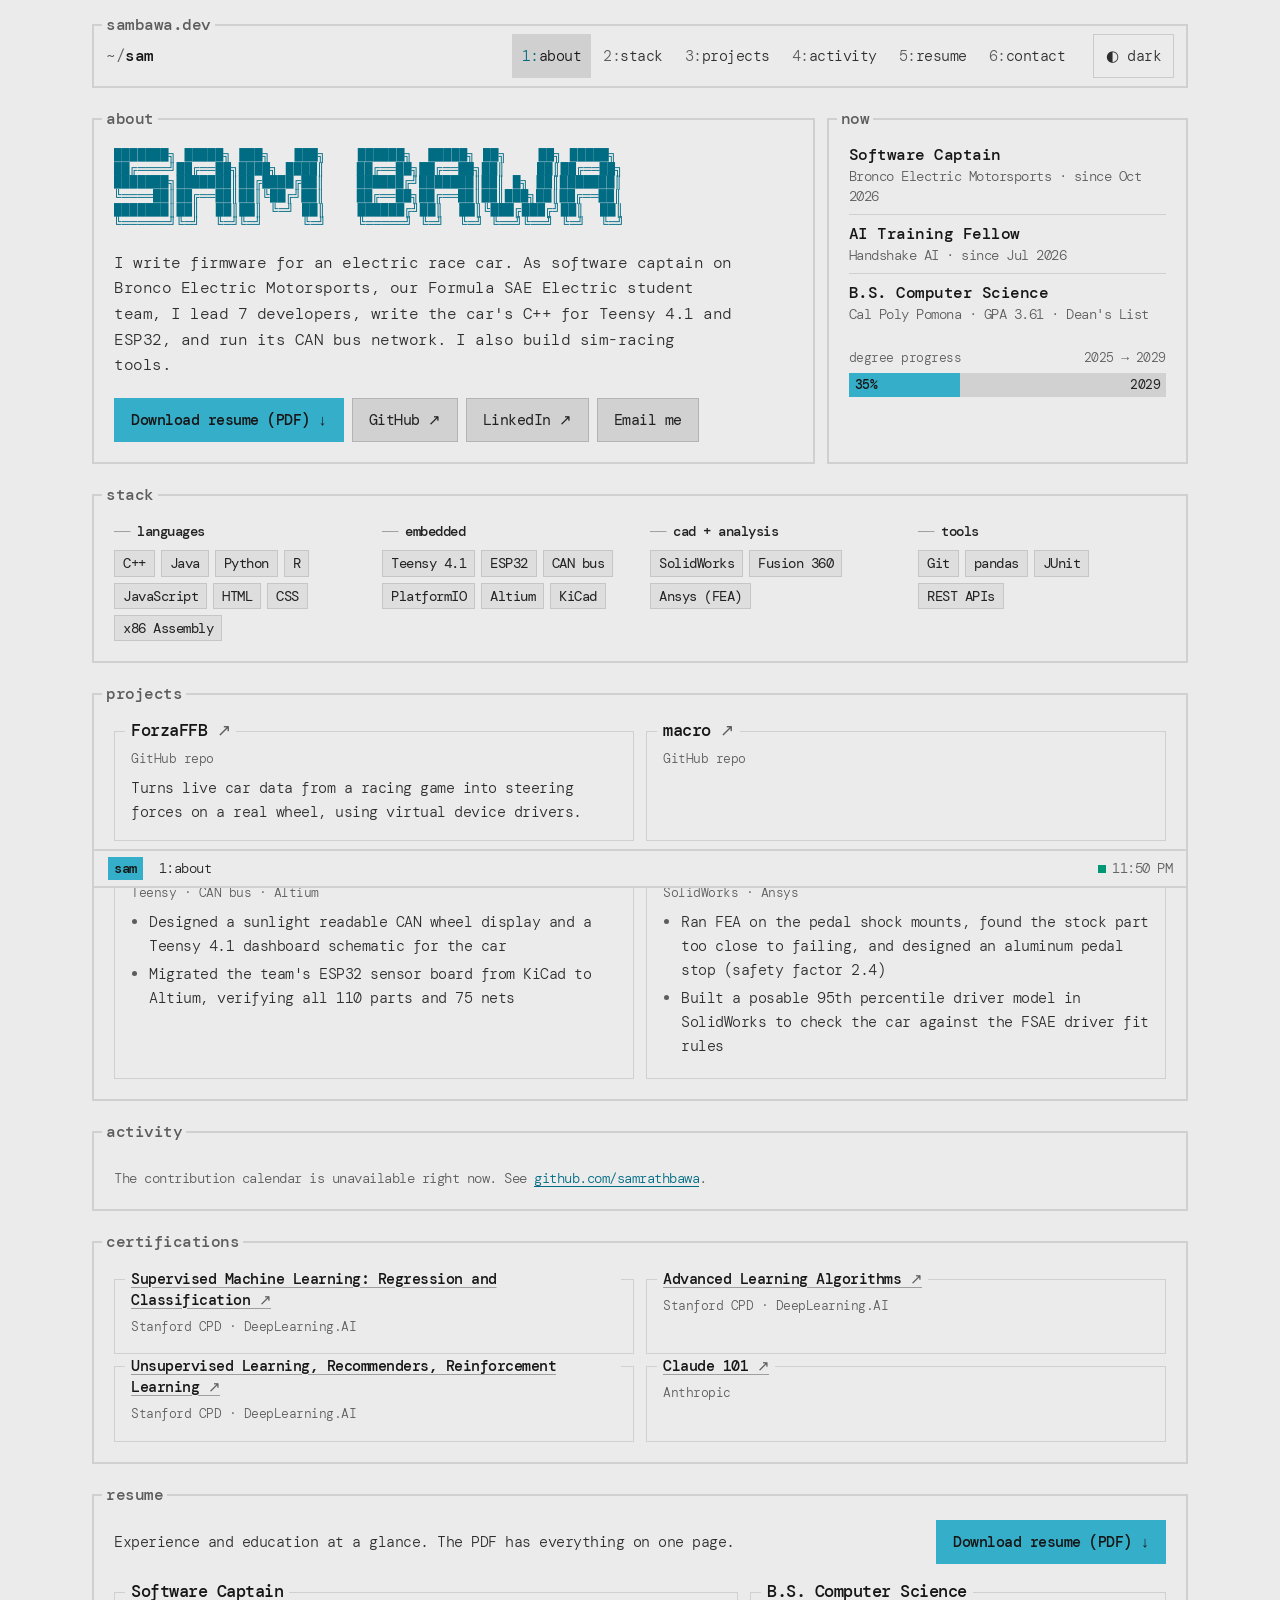
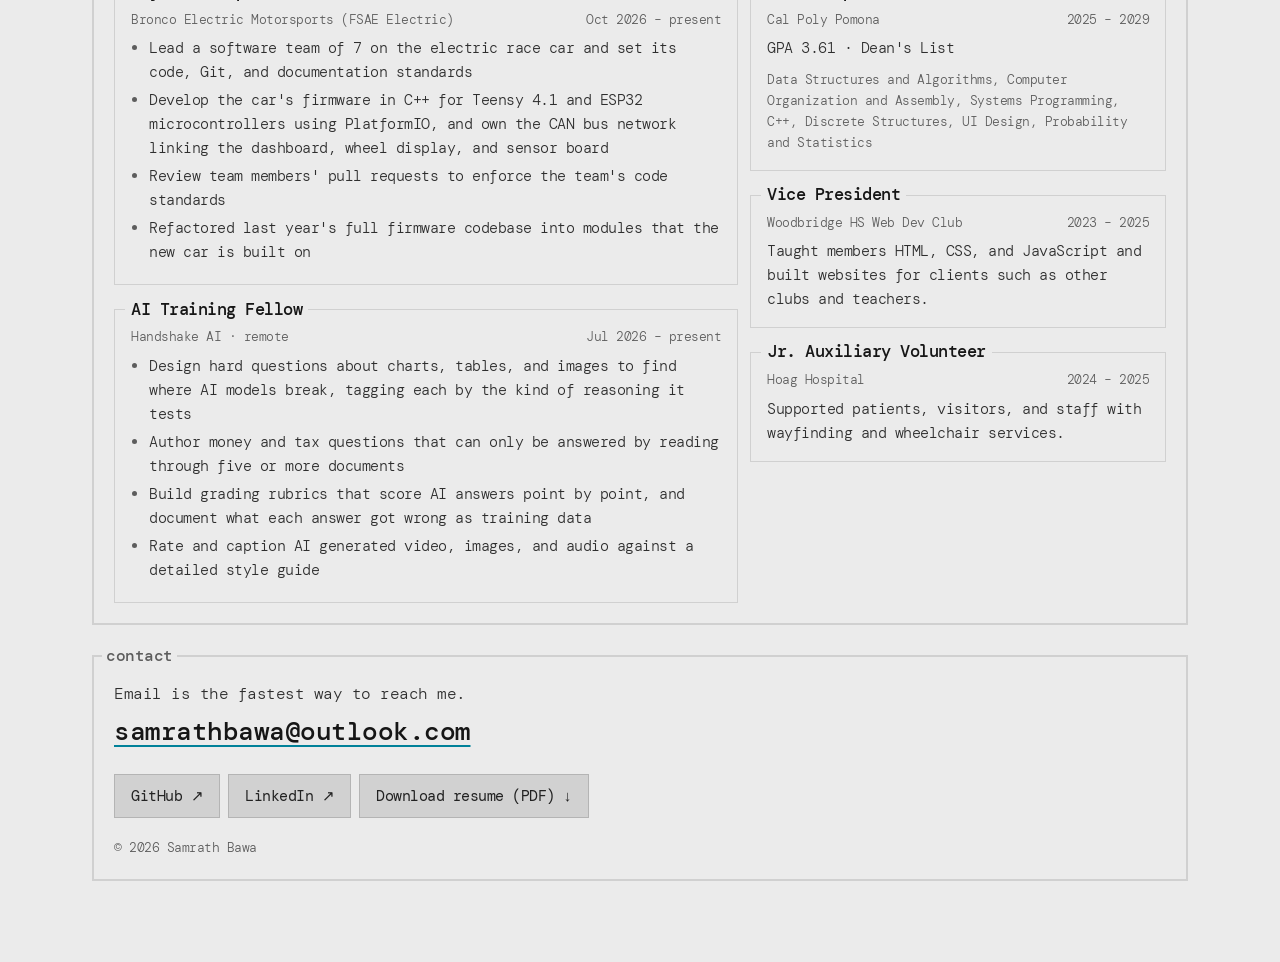
==== design/system24-site/index.html @ 7f74d2f6 "Switch site to system24 style: homepage, uploads dashboard, file pages Homepage is the system24 port" ====
<!DOCTYPE html>
<html lang="en">
<head>
  <meta charset="UTF-8">
  <meta name="viewport" content="width=device-width, initial-scale=1.0">
  <title>Sam Bawa · race car firmware, CS at Cal Poly Pomona</title>
  <meta name="description" content="Samrath Bawa: CS student at Cal Poly Pomona and software captain on Bronco Electric Motorsports, writing firmware for an electric race car.">
  <meta name="color-scheme" content="dark light">
  <meta name="theme-color" content="#1b1b1b">
  <link rel="canonical" href="https://sambawa.dev/">
  <meta property="og:title" content="Sam Bawa · race car firmware, CS at Cal Poly Pomona">
  <meta property="og:description" content="Software captain on Bronco Electric Motorsports. Firmware, CAN bus, sim-racing tools.">
  <meta property="og:url" content="https://sambawa.dev/">
  <meta property="og:type" content="website">

  <script>
    // Apply a saved theme before first paint; with none saved, CSS follows the OS setting.
    (function () {
      var forced = new URLSearchParams(location.search).get('theme');
      var stored = null;
      try { stored = localStorage.getItem('theme'); } catch (e) {}
      var theme = forced || stored;
      if (theme === 'light' || theme === 'dark') document.documentElement.dataset.theme = theme;
    })();
  </script>

  <link rel="preconnect" href="https://fonts.googleapis.com">
  <link rel="preconnect" href="https://fonts.gstatic.com" crossorigin>
  <link href="https://fonts.googleapis.com/css2?family=DM+Mono:wght@300;400;500&display=swap" rel="stylesheet">
  <link rel="icon" href="data:image/svg+xml,%3Csvg xmlns='http://www.w3.org/2000/svg' viewBox='0 0 100 100'%3E%3Crect width='100' height='100' fill='%231b1b1b'/%3E%3Ctext x='50' y='66' font-size='44' text-anchor='middle' font-family='monospace' fill='%2378c4d8'%3ESB%3C/text%3E%3C/svg%3E">
  <style>
    /* Portfolio in the system24 style (github.com/refact0r/system24), laid out as a normal page.
       Tokens follow system24.theme.css and its light flavor, with the muted grays raised
       so every piece of text clears WCAG AA (4.5:1). --text-5 is for decoration only. */
    :root {
      --text-0: var(--bg-4);
      --text-1: oklch(95% 0 0);
      --text-2: oklch(85% 0 0);
      --text-3: oklch(75% 0 0);
      --text-4: oklch(64% 0 0);   /* 5.5:1 on --bg-4 */
      --text-5: oklch(40% 0 0);   /* decorative glyphs only */

      --bg-1: oklch(31% 0 0);
      --bg-2: oklch(27% 0 0);
      --bg-3: oklch(23% 0 0);
      --bg-4: oklch(19% 0 0);
      --hover: oklch(54% 0 0 / 0.1);
      --active: oklch(54% 0 0 / 0.2);

      --accent-1: oklch(75% 0.11 215);   /* links */
      --accent-2: oklch(70% 0.11 215);   /* hover borders, focus ring */
      --accent-3: oklch(65% 0.11 215);   /* primary button */
      --accent-4: oklch(60% 0.11 215);   /* primary button hover */
      --on-accent: var(--bg-4);
      --online: oklch(70% 0.12 170);
      --cal-0: var(--bg-2);
      --cal-1: oklch(38% 0.05 170);
      --cal-2: oklch(50% 0.08 170);
      --cal-3: oklch(60% 0.10 170);
      --cal-4: oklch(70% 0.12 170);

      --border: var(--active);
      --border-hover: var(--accent-2);
      --button-border: hsl(220, 0%, 100%, 0.12);

      --gap: 12px;
      --row-gap: 30px;
      --border-thickness: 2px;
      --border-hover-transition: 0.2s ease;
      --list-item-transition: 0.15s ease;
      --tap: 2.75rem;   /* 44px touch target */
    }

    /* system24 light flavor, blue accent darkened for contrast on light gray */
    :root[data-theme="light"] {
      --text-1: oklch(20% 0 0);
      --text-2: oklch(25% 0 0);
      --text-3: oklch(30% 0 0);
      --text-4: oklch(48% 0 0);   /* 5.5:1 on --bg-4 */
      --text-5: oklch(70% 0 0);
      --bg-1: oklch(82% 0 0);
      --bg-2: oklch(86% 0 0);
      --bg-3: oklch(90% 0 0);
      --bg-4: oklch(94% 0 0);
      --hover: oklch(50% 0 0 / 0.1);
      --active: oklch(50% 0 0 / 0.2);
      --accent-1: oklch(48% 0.11 215);
      --accent-2: oklch(55% 0.11 215);
      --accent-3: oklch(70% 0.11 215);
      --accent-4: oklch(65% 0.11 215);
      --on-accent: oklch(20% 0 0);
      --online: oklch(60% 0.12 170);
      --cal-0: var(--bg-2);
      --cal-1: oklch(85% 0.06 170);
      --cal-2: oklch(75% 0.09 170);
      --cal-3: oklch(65% 0.11 170);
      --cal-4: oklch(55% 0.12 170);
      --button-border: hsl(220, 0%, 0%, 0.14);
    }
    @media (prefers-color-scheme: light) {
      :root:not([data-theme="dark"]) {
        --text-1: oklch(20% 0 0);
        --text-2: oklch(25% 0 0);
        --text-3: oklch(30% 0 0);
        --text-4: oklch(48% 0 0);
        --text-5: oklch(70% 0 0);
        --bg-1: oklch(82% 0 0);
        --bg-2: oklch(86% 0 0);
        --bg-3: oklch(90% 0 0);
        --bg-4: oklch(94% 0 0);
        --hover: oklch(50% 0 0 / 0.1);
        --active: oklch(50% 0 0 / 0.2);
        --accent-1: oklch(48% 0.11 215);
        --accent-2: oklch(55% 0.11 215);
        --accent-3: oklch(70% 0.11 215);
        --accent-4: oklch(65% 0.11 215);
        --on-accent: oklch(20% 0 0);
        --online: oklch(60% 0.12 170);
        --cal-0: var(--bg-2);
        --cal-1: oklch(85% 0.06 170);
        --cal-2: oklch(75% 0.09 170);
        --cal-3: oklch(65% 0.11 170);
        --cal-4: oklch(55% 0.12 170);
        --button-border: hsl(220, 0%, 0%, 0.14);
      }
    }

    * { box-sizing: border-box; }
    html { scroll-behavior: smooth; scroll-padding-top: 1.5rem; scroll-padding-bottom: 4.5rem; }
    @media (prefers-reduced-motion: reduce) {
      html { scroll-behavior: auto; }
      *, *::before, *::after { transition: none !important; }
    }
    body {
      margin: 0;
      background: var(--bg-4);
      color: var(--text-3);
      font-family: 'DM Mono', ui-monospace, Consolas, monospace;
      font-weight: 300;
      font-size: 1rem;
      line-height: 1.6;
      letter-spacing: -0.05ch;
      -webkit-font-smoothing: antialiased;
    }
    a { color: var(--accent-1); text-decoration: none; }
    a:hover { text-decoration: underline; }
    strong, b { font-weight: 500; color: var(--text-2); }
    ::selection { background: var(--accent-3); color: var(--on-accent); }
    :focus-visible { outline: 3px solid var(--accent-2); outline-offset: 2px; }
    h1, h2, h3, p { margin: 0; font-size: inherit; }

    .skip {
      position: absolute;
      left: var(--gap);
      top: -100px;
      z-index: 50;
      padding: 10px 14px;
      background: var(--accent-3);
      color: var(--on-accent);
      font-weight: 500;
    }
    .skip:focus { top: var(--gap); }

    /* ---------- panels + labels ---------- */

    .panel {
      position: relative;
      min-width: 0;
      padding: 1.5rem 1.25rem 1.25rem;
      border: var(--border-thickness) solid var(--border);
      transition: border-color var(--border-hover-transition);
    }
    .panel:hover, .panel:focus-within { border-color: var(--border-hover); }
    .label {
      position: absolute;
      top: -0.7rem;
      left: 8px;
      padding: 0 4px;
      background: var(--bg-4);
      color: var(--text-4);
      font-weight: 500;
      font-size: 1rem;
      line-height: 1.2rem;
      transition: color var(--border-hover-transition);
    }
    .panel:hover > .label, .panel:focus-within > .label { color: var(--accent-1); }

    /* ---------- layout ---------- */

    .page {
      max-width: 1120px;
      margin: 0 auto;
      padding: 1.5rem var(--gap) var(--gap);
      display: grid;
      gap: var(--row-gap);
    }
    .grid {
      display: grid;
      grid-template-columns: minmax(0, 1fr);
      gap: var(--row-gap) var(--gap);
    }
    @media (min-width: 56.25em) {
      .grid { grid-template-columns: minmax(0, 2fr) minmax(0, 1fr); }
      .span-2 { grid-column: 1 / -1; }
    }

    /* top bar */
    .topbar {
      display: flex;
      flex-wrap: wrap;
      align-items: center;
      gap: 6px 18px;
      padding: 0.5rem 0.75rem;
    }
    .prompt { display: inline-flex; align-items: center; min-height: var(--tap); color: var(--text-1); font-weight: 500; white-space: nowrap; }
    .prompt .dim { color: var(--text-4); font-weight: 300; }
    .tabs { display: flex; flex-wrap: wrap; gap: 2px; margin-left: auto; }
    .tabs a {
      display: inline-flex;
      align-items: center;
      min-height: var(--tap);
      padding: 0 10px;
      color: var(--text-3);
      font-size: 0.9375rem;
      transition: background var(--list-item-transition), color var(--list-item-transition);
    }
    .tabs a .n { color: var(--text-4); }
    .tabs a:hover { background: var(--hover); color: var(--text-1); text-decoration: none; }
    .tabs a[aria-current] { background: var(--active); color: var(--text-1); }
    .tabs a[aria-current] .n { color: var(--accent-1); }
    .theme-btn {
      min-height: var(--tap);
      min-width: var(--tap);
      padding: 0 12px;
      background: transparent;
      border: 1px solid var(--button-border);
      color: var(--text-3);
      font: inherit;
      font-size: 0.9375rem;
      letter-spacing: inherit;
      cursor: pointer;
      transition: background var(--list-item-transition), color var(--list-item-transition);
    }
    .theme-btn:hover { background: var(--hover); color: var(--text-1); }

    /* about */
    .banner {
      margin: 0.25rem 0 1.25rem;
      color: var(--accent-1);
      font-family: 'DM Mono', ui-monospace, monospace;
      font-weight: 400;
      font-size: clamp(3.5px, 1.85vw, 13px);
      line-height: 1.05;
      letter-spacing: 0;
      white-space: pre;
      overflow: hidden;
    }
    @media (min-width: 56.25em) { .banner { font-size: clamp(5px, 1.2vw, 13px); } }
    .sr-only {
      position: absolute;
      width: 1px;
      height: 1px;
      margin: -1px;
      overflow: hidden;
      clip: rect(0 0 0 0);
      white-space: nowrap;
    }
    .intro { max-width: 62ch; color: var(--text-3); }
    .buttons { display: flex; flex-wrap: wrap; gap: 8px; margin-top: 1.25rem; }
    .btn {
      display: inline-flex;
      align-items: center;
      gap: 6px;
      min-height: var(--tap);
      padding: 0 16px;
      background: var(--bg-2);
      border: 1px solid var(--button-border);
      color: var(--text-2);
      font-size: 0.9375rem;
      font-weight: 400;
      transition: background var(--list-item-transition);
    }
    .btn:hover { background: var(--bg-1); text-decoration: none; }
    .btn:active { transform: translateY(1px); }
    .btn.primary { background: var(--accent-3); border-color: var(--accent-3); color: var(--on-accent); font-weight: 500; }
    .btn.primary:hover { background: var(--accent-4); border-color: var(--accent-4); }

    /* now */
    .now-list { list-style: none; margin: 0; padding: 0; }
    .now-list li { padding: 0.5rem 0; border-bottom: 1px solid var(--border); }
    .now-list li:first-child { padding-top: 0; }
    .now-list li:last-child { border-bottom: 0; }
    .now-role { color: var(--text-1); font-weight: 500; line-height: 1.35; }
    .now-org { color: var(--text-4); font-size: 0.875rem; line-height: 1.45; }
    .progress { margin-top: 1rem; }
    .progress-label { display: flex; justify-content: space-between; font-size: 0.8125rem; color: var(--text-4); margin-bottom: 4px; }
    .bar { position: relative; height: 24px; background: var(--bg-2); font-size: 0.8125rem; line-height: 24px; overflow: hidden; }
    .bar-fill { position: absolute; inset: 0 auto 0 0; background: var(--accent-3); }
    .bar-text { position: absolute; inset: 0; display: flex; justify-content: space-between; padding: 0 6px; color: var(--text-2); font-weight: 400; }
    .bar-text .done { color: var(--on-accent); font-weight: 500; }

    /* stack */
    .stack-grid { display: grid; grid-template-columns: repeat(auto-fill, minmax(min(100%, 14rem), 1fr)); gap: 1.25rem; }
    .stack-head { color: var(--text-2); font-size: 0.875rem; font-weight: 500; margin-bottom: 8px; }
    .stack-head::before { content: "── "; color: var(--text-5); font-weight: 300; }
    .chips { display: flex; flex-wrap: wrap; gap: 6px; list-style: none; margin: 0; padding: 0; }
    .chip {
      padding: 1px 8px;
      background: var(--bg-3);
      border: 1px solid var(--border);
      color: var(--text-2);
      font-size: 0.875rem;
      font-weight: 400;
    }

    /* cards (inner boxes) */
    .cards { display: grid; grid-template-columns: repeat(auto-fill, minmax(min(100%, 24rem), 1fr)); gap: var(--gap); }
    /* The top edge is drawn by the title row (line, title, line), so long titles can wrap
       while the first line stays on the border. */
    .card {
      margin-top: 0.75rem;
      padding: 0 1rem 1rem;
      border: 1px solid var(--border);
      border-top: 0;
      transition: border-color var(--border-hover-transition);
    }
    .card:hover, .card:focus-within { border-color: var(--border-hover); }
    .card-title {
      display: flex;
      align-items: flex-start;
      gap: 6px;
      margin: -0.7em -1rem 0.375rem;
      color: var(--text-1);
      font-size: 1.0625rem;
      font-weight: 500;
      line-height: 1.4;
    }
    .card-title::before,
    .card-title::after {
      content: "";
      height: 1px;
      margin-top: 0.7em;
      background: var(--border);
      transition: background var(--border-hover-transition);
    }
    .card-title::before { flex: 0 0 10px; }
    .card-title::after { flex: 1 1 0; min-width: 12px; }
    .card:hover > .card-title::before, .card:hover > .card-title::after,
    .card:focus-within > .card-title::before, .card:focus-within > .card-title::after { background: var(--border-hover); }
    .card-top { display: flex; flex-wrap: wrap; justify-content: space-between; gap: 2px 12px; align-items: baseline; }
    .card-kicker { color: var(--text-4); font-size: 0.8125rem; }
    .card-title a { min-width: 0; color: var(--text-1); }
    .card-title a::after { content: " ↗"; color: var(--text-4); }
    .card-title a:hover { color: var(--accent-1); }
    .card-desc { margin-top: 6px; color: var(--text-3); font-size: 0.9375rem; max-width: 70ch; }
    .card-desc:empty { display: none; }
    .card ul { margin: 6px 0 0; padding-left: 18px; font-size: 0.9375rem; }
    .card li { margin: 4px 0; }
    .card li::marker { color: var(--text-4); }
    .card-foot { margin-top: 10px; color: var(--text-4); font-size: 0.8125rem; }
    .card-foot:empty { display: none; }
    .when { color: var(--text-4); font-size: 0.8125rem; white-space: nowrap; }

    .cert-list { display: grid; grid-template-columns: repeat(auto-fill, minmax(min(100%, 24rem), 1fr)); gap: 0 var(--gap); list-style: none; margin: 0; padding: 0; }
    .cert-list .card-title { font-size: 0.9375rem; }
    .cert-list .card-title a { text-decoration: underline; text-decoration-color: var(--text-5); text-underline-offset: 3px; }
    .cert-list .card-title a:hover { text-decoration-color: currentColor; }
    .cert-issuer { color: var(--text-4); font-size: 0.8125rem; }

    /* activity */
    .calendar-scroll { overflow-x: auto; padding-bottom: 4px; }
    .calendar {
      display: grid;
      grid-template-rows: repeat(7, 9px);
      grid-auto-flow: column;
      grid-auto-columns: 9px;
      gap: 3px;
      width: max-content;
    }
    .calendar i { background: var(--cal-0); }
    .calendar i[data-l="1"] { background: var(--cal-1); }
    .calendar i[data-l="2"] { background: var(--cal-2); }
    .calendar i[data-l="3"] { background: var(--cal-3); }
    .calendar i[data-l="4"] { background: var(--cal-4); }
    .activity-summary { margin-top: 10px; color: var(--text-4); font-size: 0.875rem; }
    .activity-summary a { text-decoration: underline; text-underline-offset: 3px; }

    /* resume */
    .resume-head { display: flex; flex-wrap: wrap; justify-content: space-between; align-items: center; gap: 12px; margin-bottom: 1rem; }
    .resume-head p { color: var(--text-3); font-size: 0.9375rem; }
    .resume-cols { display: grid; grid-template-columns: minmax(0, 1fr); gap: var(--gap); }
    @media (min-width: 56.25em) { .resume-cols { grid-template-columns: minmax(0, 3fr) minmax(0, 2fr); } }
    .resume-col { display: grid; gap: var(--gap); align-content: start; }

    /* contact */
    .contact-lead { color: var(--text-3); }
    .contact-mail {
      display: inline-block;
      margin: 4px 0 2px;
      color: var(--text-1);
      font-size: clamp(1.125rem, 3vw, 1.625rem);
      font-weight: 500;
      overflow-wrap: anywhere;
      text-decoration: underline;
      text-decoration-color: var(--accent-2);
      text-underline-offset: 5px;
    }
    .contact-mail:hover { color: var(--accent-1); }
    .fineprint { margin-top: 1.25rem; color: var(--text-4); font-size: 0.8125rem; }

    /* status bar */
    .statusbar {
      display: flex;
      align-items: center;
      gap: 16px;
      padding: 6px 14px;
      background: var(--bg-4);
      font-size: 0.875rem;
      color: var(--text-4);
      z-index: 10;
    }
    .statusbar .session { color: var(--on-accent); background: var(--accent-3); padding: 0 6px; font-weight: 500; }
    .statusbar .current { color: var(--text-2); }
    .statusbar .right { margin-left: auto; white-space: nowrap; }
    .statusbar .right .dot { display: inline-block; width: 8px; height: 8px; margin-right: 6px; background: var(--online); }
    /* Sticky only where there is room; on phones it would cover content. */
    @media (min-width: 40em) { .statusbar { position: sticky; bottom: var(--gap); } }

    @media (max-width: 40em) {
      .panel { padding: 1.375rem 0.875rem 0.875rem; }
      .tabs { margin-left: 0; }
    }
  </style>
</head>
<body>

  <a class="skip" href="#main">Skip to content</a>

  <div class="page">

    <header class="topbar panel">
      <span class="label" aria-hidden="true">sambawa.dev</span>
      <a class="prompt" href="#about"><span class="dim">~/</span>sam</a>
      <nav class="tabs" aria-label="Main">
        <a href="#about"><span class="n" aria-hidden="true">1:</span>about</a>
        <a href="#stack"><span class="n" aria-hidden="true">2:</span>stack</a>
        <a href="#projects"><span class="n" aria-hidden="true">3:</span>projects</a>
        <a href="#activity"><span class="n" aria-hidden="true">4:</span>activity</a>
        <a href="#resume"><span class="n" aria-hidden="true">5:</span>resume</a>
        <a href="#contact"><span class="n" aria-hidden="true">6:</span>contact</a>
      </nav>
      <button class="theme-btn" id="theme-toggle" type="button" aria-label="Switch to light theme">◐ light</button>
    </header>

    <main class="grid" id="main">

      <section class="panel" id="about" aria-labelledby="name">
        <span class="label" aria-hidden="true">about</span>
        <pre class="banner" aria-hidden="true">███████╗ █████╗ ███╗   ███╗    ██████╗  █████╗ ██╗    ██╗ █████╗
██╔════╝██╔══██╗████╗ ████║    ██╔══██╗██╔══██╗██║    ██║██╔══██╗
███████╗███████║██╔████╔██║    ██████╔╝███████║██║ █╗ ██║███████║
╚════██║██╔══██║██║╚██╔╝██║    ██╔══██╗██╔══██║██║███╗██║██╔══██║
███████║██║  ██║██║ ╚═╝ ██║    ██████╔╝██║  ██║╚███╔███╔╝██║  ██║
╚══════╝╚═╝  ╚═╝╚═╝     ╚═╝    ╚═════╝ ╚═╝  ╚═╝ ╚══╝╚══╝ ╚═╝  ╚═╝</pre>
        <h1 class="sr-only" id="name">Samrath Bawa</h1>
        <p class="intro">
          I write firmware for an electric race car. As software captain on Bronco Electric Motorsports,
          our Formula SAE Electric student team, I lead 7 developers, write the car's C++ for Teensy 4.1
          and ESP32, and run its CAN bus network. I also build sim-racing tools.
        </p>
        <div class="buttons">
          <a class="btn primary" href="https://sambawa.dev/resume" target="_blank" rel="noopener noreferrer">Download resume (PDF) ↓</a>
          <a class="btn" href="https://github.com/samrathbawa" target="_blank" rel="noopener noreferrer">GitHub ↗</a>
          <a class="btn" href="https://www.linkedin.com/in/sam-bawa/" target="_blank" rel="noopener noreferrer">LinkedIn ↗</a>
          <a class="btn" href="mailto:samrathbawa@outlook.com">Email me</a>
        </div>
      </section>

      <aside class="panel" aria-labelledby="now-h">
        <h2 class="label" id="now-h">now</h2>
        <ul class="now-list">
          <li><div class="now-role">Software Captain</div><div class="now-org">Bronco Electric Motorsports · since Oct 2026</div></li>
          <li><div class="now-role">AI Training Fellow</div><div class="now-org">Handshake AI · since Jul 2026</div></li>
          <li><div class="now-role">B.S. Computer Science</div><div class="now-org">Cal Poly Pomona · GPA 3.61 · Dean's List</div></li>
        </ul>
        <div class="progress">
          <div class="progress-label"><span>degree progress</span><span>2025 → 2029</span></div>
          <div class="bar" id="degree-bar" role="progressbar" aria-label="Degree progress" aria-valuemin="0" aria-valuemax="100">
            <div class="bar-fill" id="degree-fill"></div>
            <div class="bar-text" aria-hidden="true"><span class="done" id="degree-pct">--%</span><span>2029</span></div>
          </div>
        </div>
      </aside>

      <section class="panel span-2" id="stack" aria-labelledby="stack-h">
        <h2 class="label" id="stack-h">stack</h2>
        <div class="stack-grid">
          <div>
            <h3 class="stack-head">languages</h3>
            <ul class="chips"><li class="chip">C++</li><li class="chip">Java</li><li class="chip">Python</li><li class="chip">R</li><li class="chip">JavaScript</li><li class="chip">HTML</li><li class="chip">CSS</li><li class="chip">x86 Assembly</li></ul>
          </div>
          <div>
            <h3 class="stack-head">embedded</h3>
            <ul class="chips"><li class="chip">Teensy 4.1</li><li class="chip">ESP32</li><li class="chip">CAN bus</li><li class="chip">PlatformIO</li><li class="chip">Altium</li><li class="chip">KiCad</li></ul>
          </div>
          <div>
            <h3 class="stack-head">cad + analysis</h3>
            <ul class="chips"><li class="chip">SolidWorks</li><li class="chip">Fusion 360</li><li class="chip">Ansys (FEA)</li></ul>
          </div>
          <div>
            <h3 class="stack-head">tools</h3>
            <ul class="chips"><li class="chip">Git</li><li class="chip">pandas</li><li class="chip">JUnit</li><li class="chip">REST APIs</li></ul>
          </div>
        </div>
      </section>

      <section class="panel span-2" id="projects" aria-labelledby="projects-h">
        <h2 class="label" id="projects-h">projects</h2>
        <div class="cards">
          <article class="card" data-repo="ForzaFFB">
            <h3 class="card-title"><a href="https://github.com/samrathbawa/ForzaFFB" target="_blank" rel="noopener noreferrer">ForzaFFB</a></h3>
            <div class="card-top"><span class="card-kicker">GitHub repo</span><span class="when" data-slot="updated"></span></div>
            <p class="card-desc" data-slot="desc">Turns live car data from a racing game into steering forces on a real wheel, using virtual device drivers.</p>
            <p class="card-foot" data-slot="meta"></p>
          </article>
          <article class="card" data-repo="macro">
            <h3 class="card-title"><a href="https://github.com/samrathbawa/macro" target="_blank" rel="noopener noreferrer">macro</a></h3>
            <div class="card-top"><span class="card-kicker">GitHub repo</span><span class="when" data-slot="updated"></span></div>
            <p class="card-desc" data-slot="desc"></p>
            <p class="card-foot" data-slot="meta"></p>
          </article>
          <article class="card">
            <h3 class="card-title">Race car dashboard and steering wheel display</h3>
            <div class="card-top"><span class="card-kicker">Teensy · CAN bus · Altium</span></div>
            <ul>
              <li>Designed a sunlight readable CAN wheel display and a Teensy 4.1 dashboard schematic for the car</li>
              <li>Migrated the team's ESP32 sensor board from KiCad to Altium, verifying all 110 parts and 75 nets</li>
            </ul>
          </article>
          <article class="card">
            <h3 class="card-title">Accelerator pedal stress analysis</h3>
            <div class="card-top"><span class="card-kicker">SolidWorks · Ansys</span></div>
            <ul>
              <li>Ran FEA on the pedal shock mounts, found the stock part too close to failing, and designed an aluminum pedal stop (safety factor 2.4)</li>
              <li>Built a posable 95th percentile driver model in SolidWorks to check the car against the FSAE driver fit rules</li>
            </ul>
          </article>
        </div>
      </section>

      <section class="panel span-2" id="activity" aria-labelledby="activity-h">
        <h2 class="label" id="activity-h">activity</h2>
        <div class="calendar-scroll"><div id="calendar" class="calendar" aria-hidden="true"></div></div>
        <p class="activity-summary" id="activity-summary" aria-live="polite">Loading GitHub contributions…</p>
      </section>

      <section class="panel span-2" id="certifications" aria-labelledby="certs-h">
        <h2 class="label" id="certs-h">certifications</h2>
        <ul class="cert-list">
          <li class="card"><h3 class="card-title"><a href="https://www.coursera.org/account/accomplishments/records/83KXJAZGQYKS" target="_blank" rel="noopener noreferrer">Supervised Machine Learning: Regression and Classification</a></h3><div class="cert-issuer">Stanford CPD · DeepLearning.AI</div></li>
          <li class="card"><h3 class="card-title"><a href="https://www.coursera.org/account/accomplishments/records/KDFBJ7DLZZNN" target="_blank" rel="noopener noreferrer">Advanced Learning Algorithms</a></h3><div class="cert-issuer">Stanford CPD · DeepLearning.AI</div></li>
          <li class="card"><h3 class="card-title"><a href="https://www.coursera.org/account/accomplishments/records/LH78K3N42TT5" target="_blank" rel="noopener noreferrer">Unsupervised Learning, Recommenders, Reinforcement Learning</a></h3><div class="cert-issuer">Stanford CPD · DeepLearning.AI</div></li>
          <li class="card"><h3 class="card-title"><a href="https://verify.skilljar.com/c/8kb7ysbuvvz6" target="_blank" rel="noopener noreferrer">Claude 101</a></h3><div class="cert-issuer">Anthropic</div></li>
        </ul>
      </section>

      <section class="panel span-2" id="resume" aria-labelledby="resume-h">
        <h2 class="label" id="resume-h">resume</h2>
        <div class="resume-head">
          <p>Experience and education at a glance. The PDF has everything on one page.</p>
          <a class="btn primary" href="https://sambawa.dev/resume" target="_blank" rel="noopener noreferrer">Download resume (PDF) ↓</a>
        </div>
        <div class="resume-cols">
          <div class="resume-col">
            <article class="card">
              <h3 class="card-title">Software Captain</h3>
              <div class="card-top"><span class="card-kicker">Bronco Electric Motorsports (FSAE Electric)</span><span class="when">Oct 2026 – present</span></div>
              <ul>
                <li>Lead a software team of 7 on the electric race car and set its code, Git, and documentation standards</li>
                <li>Develop the car's firmware in C++ for Teensy 4.1 and ESP32 microcontrollers using PlatformIO, and own the CAN bus network linking the dashboard, wheel display, and sensor board</li>
                <li>Review team members' pull requests to enforce the team's code standards</li>
                <li>Refactored last year's full firmware codebase into modules that the new car is built on</li>
              </ul>
            </article>
            <article class="card">
              <h3 class="card-title">AI Training Fellow</h3>
              <div class="card-top"><span class="card-kicker">Handshake AI · remote</span><span class="when">Jul 2026 – present</span></div>
              <ul>
                <li>Design hard questions about charts, tables, and images to find where AI models break, tagging each by the kind of reasoning it tests</li>
                <li>Author money and tax questions that can only be answered by reading through five or more documents</li>
                <li>Build grading rubrics that score AI answers point by point, and document what each answer got wrong as training data</li>
                <li>Rate and caption AI generated video, images, and audio against a detailed style guide</li>
              </ul>
            </article>
          </div>
          <div class="resume-col">
            <article class="card">
              <h3 class="card-title">B.S. Computer Science</h3>
              <div class="card-top"><span class="card-kicker">Cal Poly Pomona</span><span class="when">2025 – 2029</span></div>
              <p class="card-desc">GPA 3.61 · Dean's List</p>
              <p class="card-foot">Data Structures and Algorithms, Computer Organization and Assembly, Systems Programming, C++, Discrete Structures, UI Design, Probability and Statistics</p>
            </article>
            <article class="card">
              <h3 class="card-title">Vice President</h3>
              <div class="card-top"><span class="card-kicker">Woodbridge HS Web Dev Club</span><span class="when">2023 – 2025</span></div>
              <p class="card-desc">Taught members HTML, CSS, and JavaScript and built websites for clients such as other clubs and teachers.</p>
            </article>
            <article class="card">
              <h3 class="card-title">Jr. Auxiliary Volunteer</h3>
              <div class="card-top"><span class="card-kicker">Hoag Hospital</span><span class="when">2024 – 2025</span></div>
              <p class="card-desc">Supported patients, visitors, and staff with wayfinding and wheelchair services.</p>
            </article>
          </div>
        </div>
      </section>

    </main>

    <footer class="panel" id="contact" aria-labelledby="contact-h">
      <h2 class="label" id="contact-h">contact</h2>
      <p class="contact-lead">Email is the fastest way to reach me.</p>
      <a class="contact-mail" href="mailto:samrathbawa@outlook.com">samrathbawa@outlook.com</a>
      <div class="buttons">
        <a class="btn" href="https://github.com/samrathbawa" target="_blank" rel="noopener noreferrer">GitHub ↗</a>
        <a class="btn" href="https://www.linkedin.com/in/sam-bawa/" target="_blank" rel="noopener noreferrer">LinkedIn ↗</a>
        <a class="btn" href="https://sambawa.dev/resume" target="_blank" rel="noopener noreferrer">Download resume (PDF) ↓</a>
      </div>
      <p class="fineprint">© <span id="year">2026</span> Samrath Bawa</p>
    </footer>

    <div class="statusbar panel" aria-hidden="true">
      <span class="session">sam</span>
      <span class="current" id="status-current">1:about</span>
      <span class="right"><span class="dot"></span><span id="clock">--:--</span></span>
    </div>

  </div>

  <script>
    (function () {
      'use strict';

      var CONFIG = {
        user: 'samrathbawa',
        repos: ['ForzaFFB', 'macro'],
        repoCacheTtl: 30 * 60 * 1000,
        calendarCacheTtl: 60 * 60 * 1000,
        degreeStart: '2025-08-21',
        degreeEnd: '2029-05-20'
      };

      /* ---------- theme ---------- */

      var toggle = document.getElementById('theme-toggle');
      var prefersLight = window.matchMedia('(prefers-color-scheme: light)');
      function currentTheme() {
        return document.documentElement.dataset.theme || (prefersLight.matches ? 'light' : 'dark');
      }
      function applyToggleLabel() {
        var next = currentTheme() === 'dark' ? 'light' : 'dark';
        toggle.textContent = '◐ ' + next;
        toggle.setAttribute('aria-label', 'Switch to ' + next + ' theme');
      }
      // Hidden door: 10 theme toggles within 5 s opens the uploads dashboard.
      var toggleClicks = [];
      toggle.addEventListener('click', function () {
        var next = currentTheme() === 'dark' ? 'light' : 'dark';
        document.documentElement.dataset.theme = next;
        try { localStorage.setItem('theme', next); } catch (e) {}
        applyToggleLabel();

        var now = Date.now();
        toggleClicks = toggleClicks.filter(function (t) { return now - t < 5000; });
        toggleClicks.push(now);
        if (toggleClicks.length >= 10) location.href = '/dashboard/';
      });
      prefersLight.addEventListener('change', applyToggleLabel);
      applyToggleLabel();

      document.getElementById('year').textContent = new Date().getFullYear();

      /* ---------- tabs: scroll spy ---------- */

      var tabs = Array.prototype.slice.call(document.querySelectorAll('.tabs a'));
      var targets = tabs.map(function (a) { return document.querySelector(a.getAttribute('href')); });
      var statusCurrent = document.getElementById('status-current');

      function setCurrent(i) {
        tabs.forEach(function (a, j) {
          if (i === j) a.setAttribute('aria-current', 'location');
          else a.removeAttribute('aria-current');
        });
        statusCurrent.textContent = tabs[i].textContent;
      }

      function spy() {
        var line = window.innerHeight * 0.35;
        var idx = 0;
        targets.forEach(function (t, i) { if (t.getBoundingClientRect().top <= line) idx = i; });
        if (window.innerHeight + window.scrollY >= document.body.scrollHeight - 4) idx = targets.length - 1;
        setCurrent(idx);
      }
      window.addEventListener('scroll', spy, { passive: true });
      spy();

      /* ---------- clock + degree progress ---------- */

      var clock = document.getElementById('clock');
      function tick() {
        clock.textContent = new Date().toLocaleTimeString([], { hour: '2-digit', minute: '2-digit' });
      }
      tick();
      setInterval(tick, 15000);

      (function () {
        var start = new Date(CONFIG.degreeStart).getTime();
        var end = new Date(CONFIG.degreeEnd).getTime();
        var pct = Math.max(0, Math.min(100, Math.round((Date.now() - start) / (end - start) * 100)));
        document.getElementById('degree-fill').style.width = pct + '%';
        document.getElementById('degree-pct').textContent = pct + '%';
        var bar = document.getElementById('degree-bar');
        bar.setAttribute('aria-valuenow', String(pct));
        bar.setAttribute('aria-valuetext', pct + '% of the way to a 2029 graduation');
      })();

      /* ---------- cache helper ---------- */

      function cacheGet(key, ttl) {
        try {
          var raw = localStorage.getItem(key);
          if (!raw) return null;
          var entry = JSON.parse(raw);
          return { data: entry.data, fresh: (Date.now() - entry.t) < ttl };
        } catch (e) { return null; }
      }
      function cacheSet(key, data) {
        try { localStorage.setItem(key, JSON.stringify({ t: Date.now(), data: data })); } catch (e) {}
      }

      /* ---------- repos ---------- */

      function relTime(iso) {
        var s = (Date.now() - new Date(iso).getTime()) / 1000;
        var steps = [[31536000, 'y'], [2592000, 'mo'], [604800, 'w'], [86400, 'd'], [3600, 'h'], [60, 'm']];
        for (var i = 0; i < steps.length; i++) {
          if (s >= steps[i][0]) return Math.floor(s / steps[i][0]) + steps[i][1] + ' ago';
        }
        return 'just now';
      }

      function renderRepos(repos) {
        var byName = {};
        repos.forEach(function (r) { byName[r.name.toLowerCase()] = r; });
        document.querySelectorAll('[data-repo]').forEach(function (card) {
          var repo = byName[card.dataset.repo.toLowerCase()];
          if (!repo) return;
          if (repo.description) card.querySelector('[data-slot="desc"]').textContent = repo.description;
          var parts = [];
          if (repo.language) parts.push(repo.language);
          if (repo.stargazers_count > 0) parts.push(repo.stargazers_count + (repo.stargazers_count === 1 ? ' star' : ' stars'));
          if (repo.forks_count > 0) parts.push(repo.forks_count + (repo.forks_count === 1 ? ' fork' : ' forks'));
          card.querySelector('[data-slot="meta"]').textContent = parts.join(' · ');
          card.querySelector('[data-slot="updated"]').textContent = 'updated ' + relTime(repo.pushed_at);
        });
      }

      function loadRepos() {
        var cached = cacheGet('gh-repos-v3', CONFIG.repoCacheTtl);
        if (cached && cached.fresh) { renderRepos(cached.data); return; }
        fetch('https://api.github.com/users/' + CONFIG.user + '/repos?per_page=100')
          .then(function (res) { if (!res.ok) throw new Error('HTTP ' + res.status); return res.json(); })
          .then(function (all) {
            var wanted = all.filter(function (r) {
              return CONFIG.repos.some(function (n) { return n.toLowerCase() === r.name.toLowerCase(); });
            });
            cacheSet('gh-repos-v3', wanted);
            renderRepos(wanted);
          })
          .catch(function () { if (cached) renderRepos(cached.data); });
      }

      /* ---------- contribution calendar ---------- */

      var calendar = document.getElementById('calendar');
      var summary = document.getElementById('activity-summary');
      var profile = '<a href="https://github.com/' + CONFIG.user + '" target="_blank" rel="noopener noreferrer">github.com/' + CONFIG.user + '</a>';

      function renderCalendar(payload) {
        var days = payload.contributions;
        var frag = document.createDocumentFragment();
        var firstDow = new Date(days[0].date + 'T00:00:00').getDay();
        for (var p = 0; p < firstDow; p++) {
          var pad = document.createElement('i');
          pad.style.visibility = 'hidden';
          frag.appendChild(pad);
        }
        days.forEach(function (d) {
          var cell = document.createElement('i');
          if (d.level > 0) cell.dataset.l = String(d.level);
          cell.title = d.date + ' · ' + d.count + (d.count === 1 ? ' contribution' : ' contributions');
          frag.appendChild(cell);
        });
        calendar.textContent = '';
        calendar.appendChild(frag);
        var total = payload.total && payload.total.lastYear !== undefined
          ? payload.total.lastYear
          : days.reduce(function (sum, d) { return sum + d.count; }, 0);
        summary.innerHTML = total + ' GitHub contributions in the last 12 months · ' + profile;
        var scroller = calendar.parentElement;
        scroller.scrollLeft = scroller.scrollWidth;
      }

      function loadCalendar() {
        var cached = cacheGet('gh-cal-v3', CONFIG.calendarCacheTtl);
        if (cached && cached.fresh) { renderCalendar(cached.data); return; }
        fetch('https://github-contributions-api.jogruber.de/v4/' + CONFIG.user + '?y=last')
          .then(function (res) { if (!res.ok) throw new Error('HTTP ' + res.status); return res.json(); })
          .then(function (data) {
            if (!data.contributions || !data.contributions.length) throw new Error('empty');
            cacheSet('gh-cal-v3', data);
            renderCalendar(data);
          })
          .catch(function () {
            if (cached) { renderCalendar(cached.data); return; }
            calendar.parentElement.hidden = true;
            summary.innerHTML = 'The contribution calendar is unavailable right now. See ' + profile + '.';
          });
      }

      loadRepos();
      loadCalendar();
    })();
  </script>
</body>
</html>
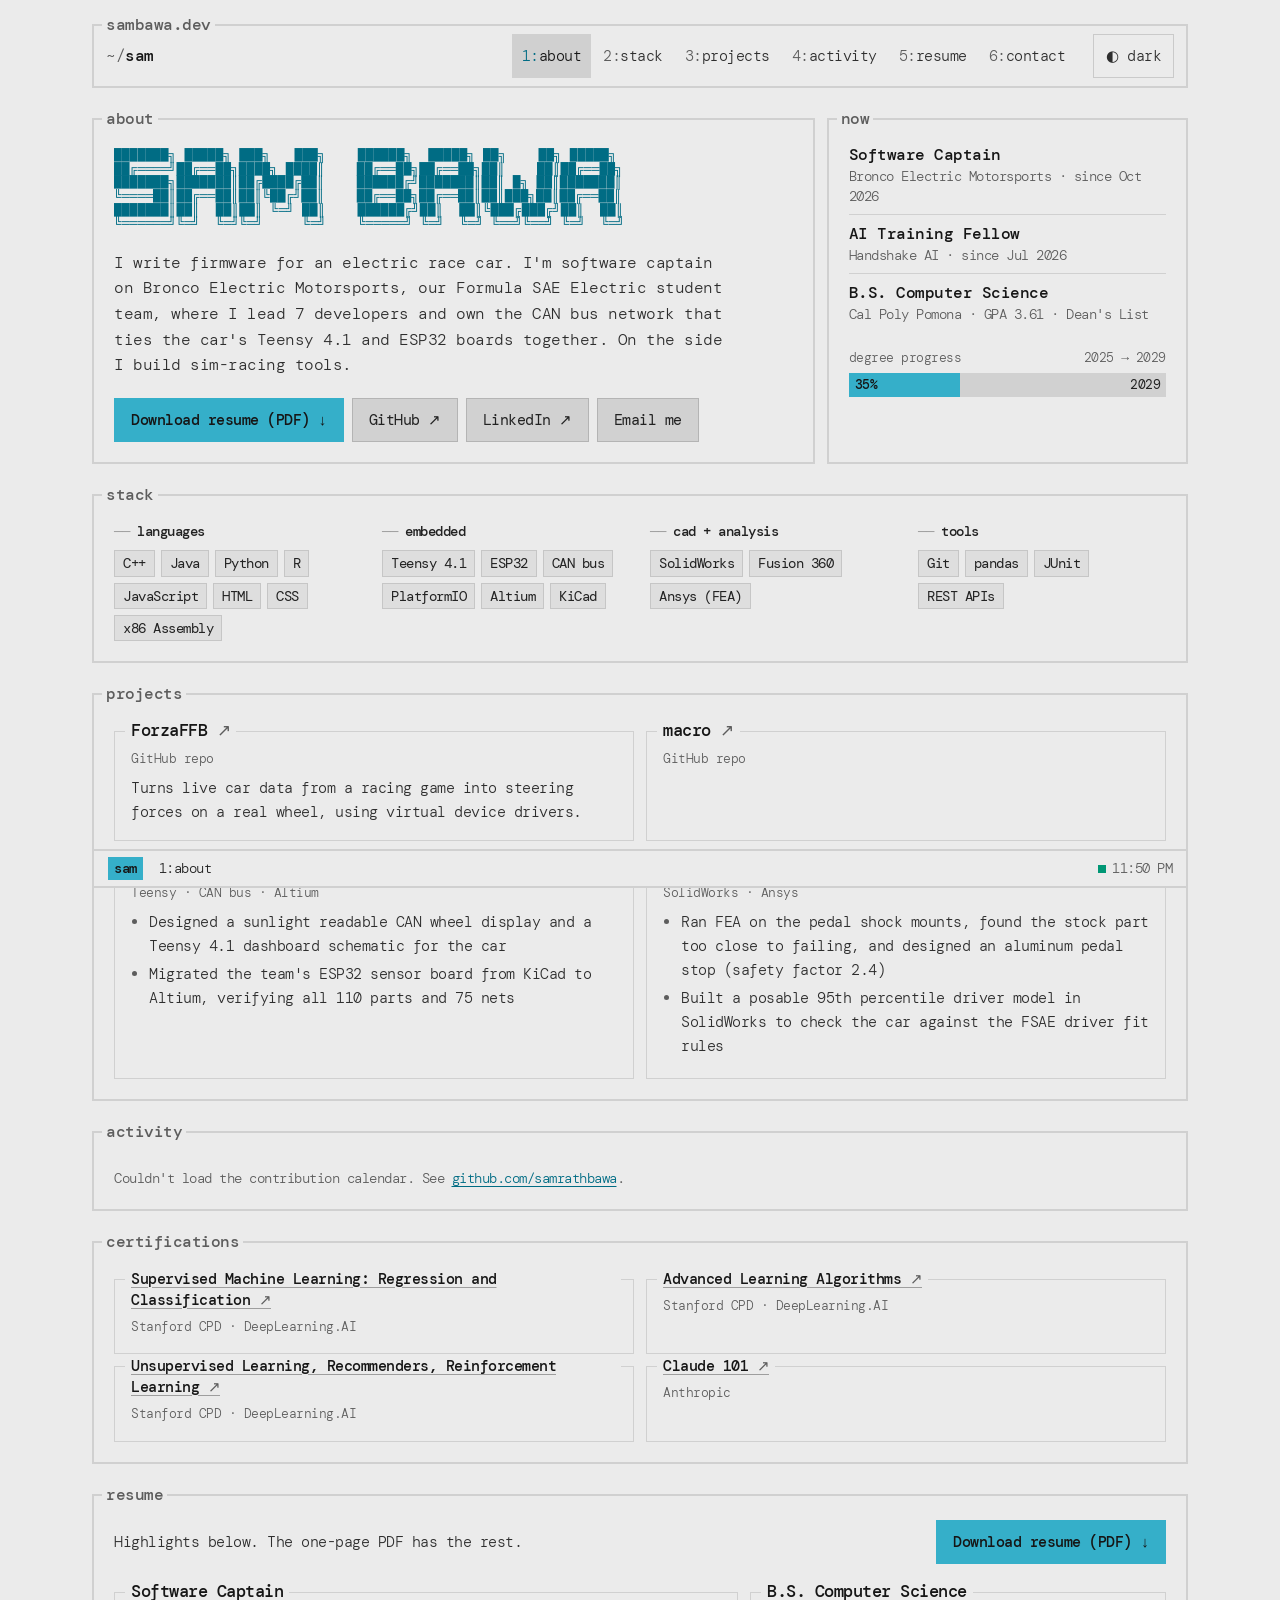
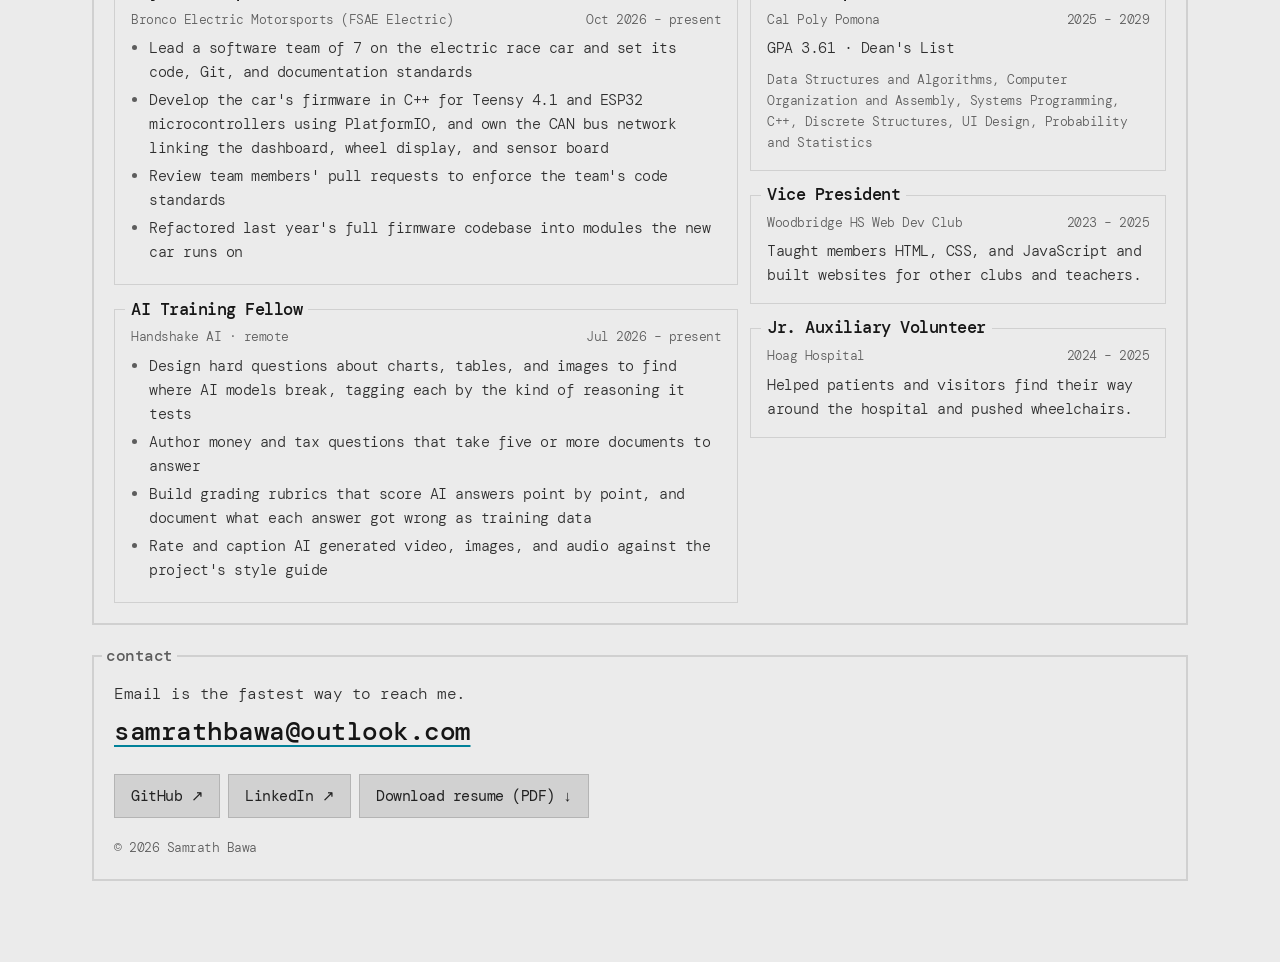
==== commit c773568e: "Show "still building" holding page with double-frame buttons Homepage is a system24-style holding pa" ====
--- a/design/system24-site/index.html
+++ b/design/system24-site/index.html
@@ -464,9 +464,9 @@
 ╚══════╝╚═╝  ╚═╝╚═╝     ╚═╝    ╚═════╝ ╚═╝  ╚═╝ ╚══╝╚══╝ ╚═╝  ╚═╝</pre>
         <h1 class="sr-only" id="name">Samrath Bawa</h1>
         <p class="intro">
-          I write firmware for an electric race car. As software captain on Bronco Electric Motorsports,
-          our Formula SAE Electric student team, I lead 7 developers, write the car's C++ for Teensy 4.1
-          and ESP32, and run its CAN bus network. I also build sim-racing tools.
+          I write firmware for an electric race car. I'm software captain on Bronco Electric Motorsports,
+          our Formula SAE Electric student team, where I lead 7 developers and own the CAN bus network
+          that ties the car's Teensy 4.1 and ESP32 boards together. On the side I build sim-racing tools.
         </p>
         <div class="buttons">
           <a class="btn primary" href="https://sambawa.dev/resume" target="_blank" rel="noopener noreferrer">Download resume (PDF) ↓</a>
@@ -567,7 +567,7 @@
       <section class="panel span-2" id="resume" aria-labelledby="resume-h">
         <h2 class="label" id="resume-h">resume</h2>
         <div class="resume-head">
-          <p>Experience and education at a glance. The PDF has everything on one page.</p>
+          <p>Highlights below. The one-page PDF has the rest.</p>
           <a class="btn primary" href="https://sambawa.dev/resume" target="_blank" rel="noopener noreferrer">Download resume (PDF) ↓</a>
         </div>
         <div class="resume-cols">
@@ -579,7 +579,7 @@
                 <li>Lead a software team of 7 on the electric race car and set its code, Git, and documentation standards</li>
                 <li>Develop the car's firmware in C++ for Teensy 4.1 and ESP32 microcontrollers using PlatformIO, and own the CAN bus network linking the dashboard, wheel display, and sensor board</li>
                 <li>Review team members' pull requests to enforce the team's code standards</li>
-                <li>Refactored last year's full firmware codebase into modules that the new car is built on</li>
+                <li>Refactored last year's full firmware codebase into modules the new car runs on</li>
               </ul>
             </article>
             <article class="card">
@@ -587,9 +587,9 @@
               <div class="card-top"><span class="card-kicker">Handshake AI · remote</span><span class="when">Jul 2026 – present</span></div>
               <ul>
                 <li>Design hard questions about charts, tables, and images to find where AI models break, tagging each by the kind of reasoning it tests</li>
-                <li>Author money and tax questions that can only be answered by reading through five or more documents</li>
+                <li>Author money and tax questions that take five or more documents to answer</li>
                 <li>Build grading rubrics that score AI answers point by point, and document what each answer got wrong as training data</li>
-                <li>Rate and caption AI generated video, images, and audio against a detailed style guide</li>
+                <li>Rate and caption AI generated video, images, and audio against the project's style guide</li>
               </ul>
             </article>
           </div>
@@ -603,12 +603,12 @@
             <article class="card">
               <h3 class="card-title">Vice President</h3>
               <div class="card-top"><span class="card-kicker">Woodbridge HS Web Dev Club</span><span class="when">2023 – 2025</span></div>
-              <p class="card-desc">Taught members HTML, CSS, and JavaScript and built websites for clients such as other clubs and teachers.</p>
+              <p class="card-desc">Taught members HTML, CSS, and JavaScript and built websites for other clubs and teachers.</p>
             </article>
             <article class="card">
               <h3 class="card-title">Jr. Auxiliary Volunteer</h3>
               <div class="card-top"><span class="card-kicker">Hoag Hospital</span><span class="when">2024 – 2025</span></div>
-              <p class="card-desc">Supported patients, visitors, and staff with wayfinding and wheelchair services.</p>
+              <p class="card-desc">Helped patients and visitors find their way around the hospital and pushed wheelchairs.</p>
             </article>
           </div>
         </div>
@@ -823,7 +823,7 @@
           .catch(function () {
             if (cached) { renderCalendar(cached.data); return; }
             calendar.parentElement.hidden = true;
-            summary.innerHTML = 'The contribution calendar is unavailable right now. See ' + profile + '.';
+            summary.innerHTML = 'Couldn\'t load the contribution calendar. See ' + profile + '.';
           });
       }
 
